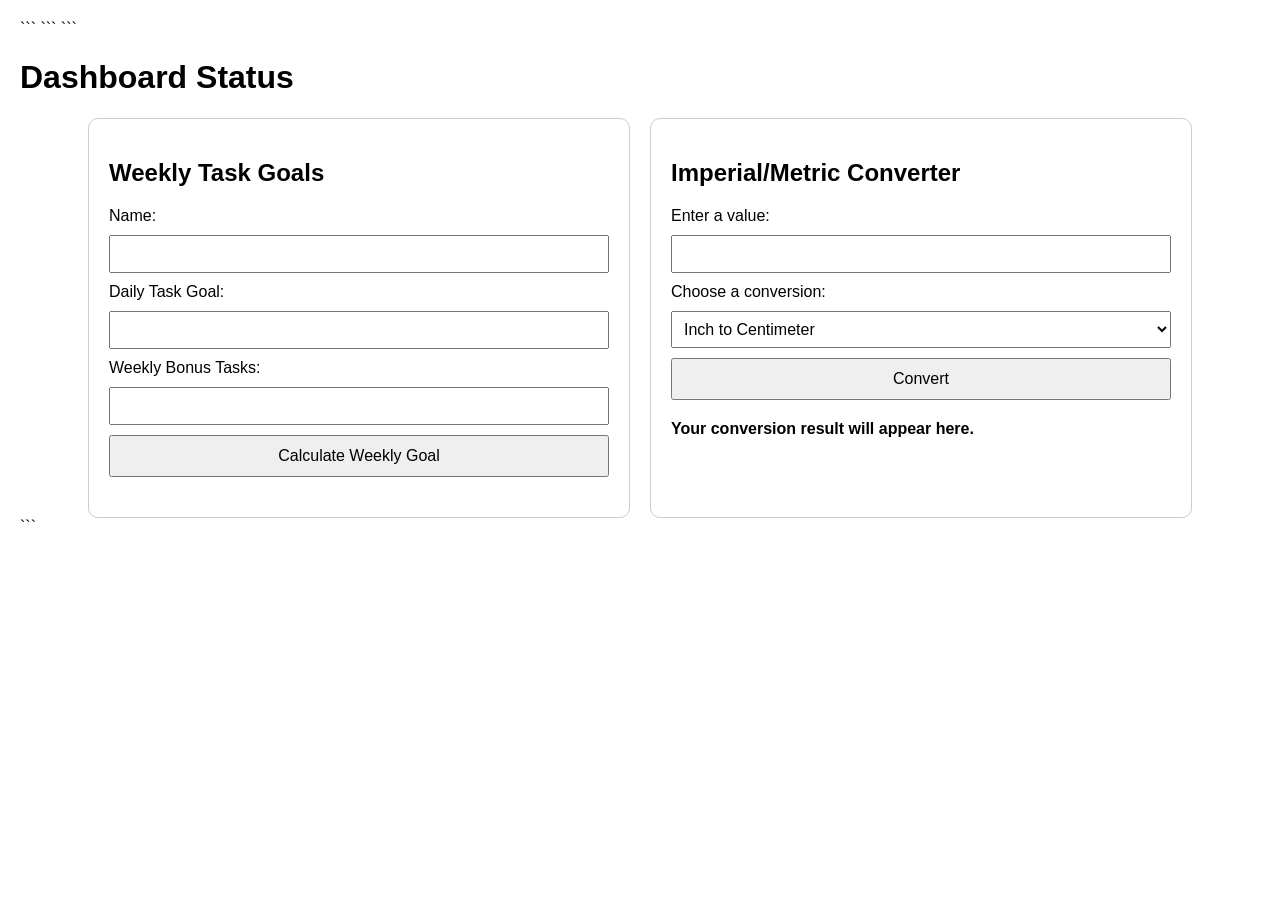
==== weeklygoalfunction .html @ 67b45557 "metric-converter" ====
<!DOCTYPE html>

<html lang="en">

<head>
    <meta charset="UTF-8">
    <title>Interactive Dashboard</title>

```
<style>
    body {
        font-family: Arial, sans-serif;
        margin: 20px;
    }

    .row {
        display: flex;
        justify-content: center;
        flex-wrap: wrap;
        gap: 20px;
    }

    .col {
        width: 100%;
        max-width: 500px;
    }

    #weekly-tasks {
        padding: 20px;
        border: 1px solid #ccc;
        border-radius: 10px;
    }

    #metric-converter {
        padding: 20px;
        border: 1px solid #ccc;
        border-radius: 10px;
    }

    form {
        display: flex;
        flex-direction: column;
        gap: 10px;
    }

    input,
    select {
        padding: 8px;
        font-size: 16px;
    }

    #goal-btn,
    #convert-button {
        padding: 10px;
        font-size: 16px;
        cursor: pointer;
    }

    #goal-message,
    #conversion-result {
        margin-top: 20px;
        font-weight: bold;
    }
</style>
```

</head>

<body>

```
<h1>Dashboard Status</h1>

<div class="row">

    <!-- Weekly Task Goals -->
    <div class="col" id="weekly-tasks">

        <h2>Weekly Task Goals</h2>

        <form id="goal-form">

            <label for="user-name">Name:</label>
            <input type="text" id="user-name" required>

            <label for="daily-goal">Daily Task Goal:</label>
            <input type="number" id="daily-goal" required>

            <label for="bonus-tasks">Weekly Bonus Tasks:</label>
            <input type="number" id="bonus-tasks" required>

            <button type="submit" id="goal-btn">
                Calculate Weekly Goal
            </button>

        </form>

        <p id="goal-message"></p>

        <script src="js/task-manager.js"></script>

    </div>


    <!-- Imperial/Metric Converter -->
    <div class="col" id="metric-converter">

        <h2>Imperial/Metric Converter</h2>

        <form id="converter-form">

            <label for="input-value">Enter a value:</label>

            <input
                type="number"
                id="input-value"
                step="any"
                required
            >

            <label for="conversion-type">
                Choose a conversion:
            </label>

            <select id="conversion-type">

                <option value="inch-to-centimeter">
                    Inch to Centimeter
                </option>

                <option value="foot-to-centimeter">
                    Foot to Centimeter
                </option>

                <option value="yard-to-meter">
                    Yard to Meter
                </option>

                <option value="mile-to-kilometer">
                    Mile to Kilometer
                </option>

                <option value="centimeter-to-inch">
                    Centimeter to Inch
                </option>

                <option value="centimeter-to-foot">
                    Centimeter to Foot
                </option>

                <option value="meter-to-yard">
                    Meter to Yard
                </option>

                <option value="kilometer-to-mile">
                    Kilometer to Mile
                </option>

            </select>

            <button type="submit" id="convert-button">
                Convert
            </button>

        </form>

        <div id="conversion-result">
            Your conversion result will appear here.
        </div>

        <script src="metric-converter.js" defer></script>

    </div>

</div>
```

</body>

</html>
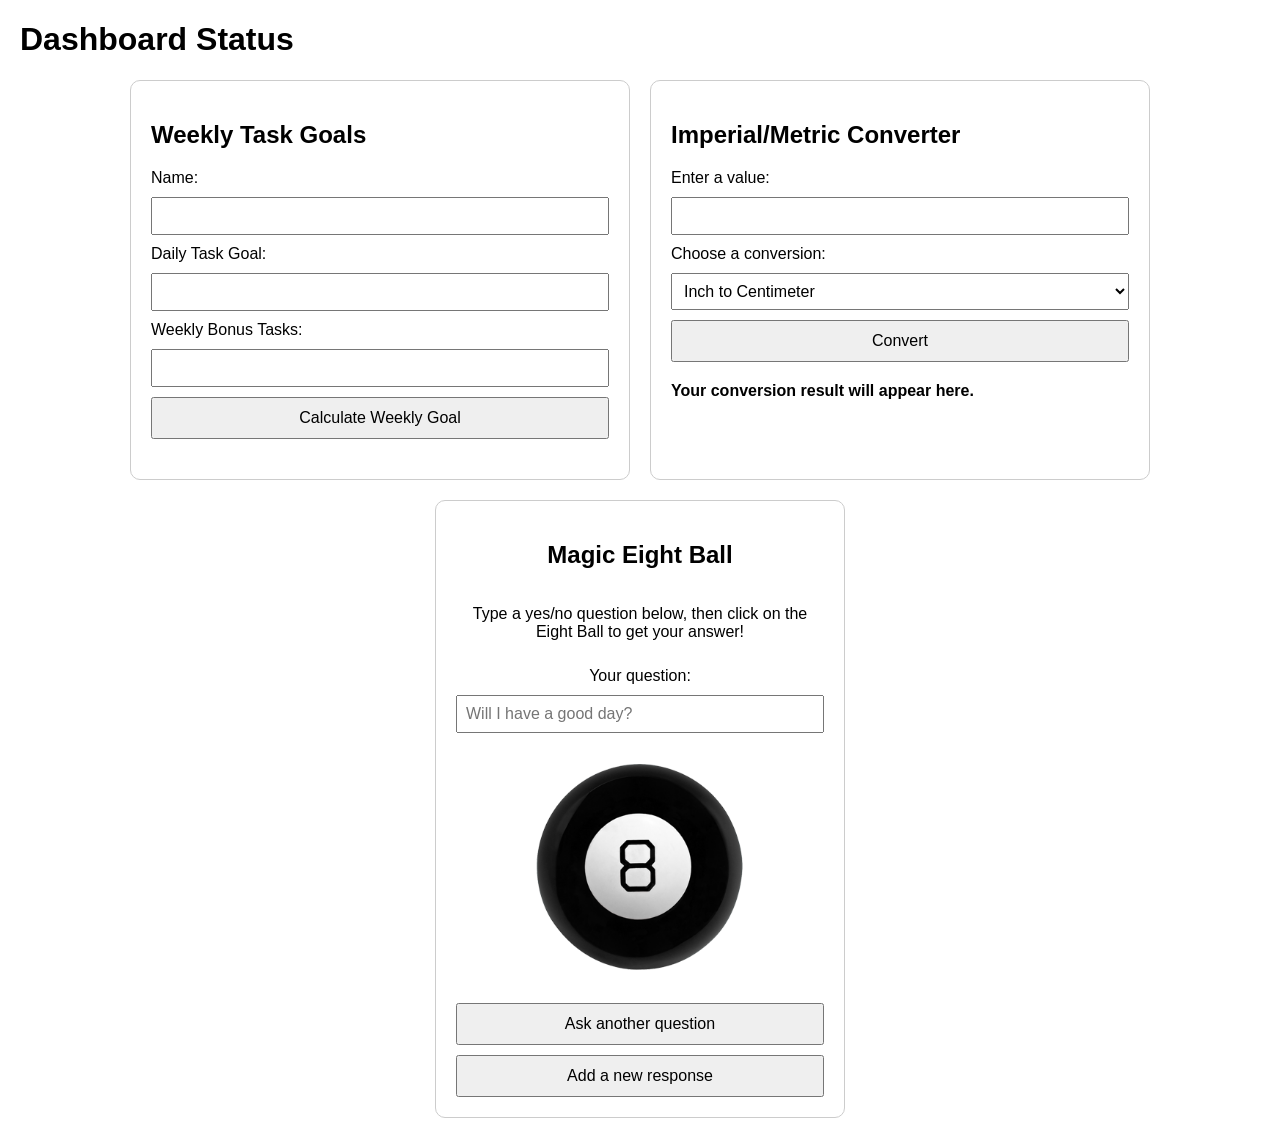
==== commit 940946a0: "magic ball" ====
--- a/weeklygoalfunction .html
+++ b/weeklygoalfunction .html
@@ -1,180 +1,273 @@
+
 <!DOCTYPE html>
-
 <html lang="en">
 
 <head>
     <meta charset="UTF-8">
+    <meta name="viewport" content="width=device-width, initial-scale=1.0">
     <title>Interactive Dashboard</title>
 
-```
-<style>
-    body {
-        font-family: Arial, sans-serif;
-        margin: 20px;
-    }
-
-    .row {
-        display: flex;
-        justify-content: center;
-        flex-wrap: wrap;
-        gap: 20px;
-    }
-
-    .col {
-        width: 100%;
-        max-width: 500px;
-    }
-
-    #weekly-tasks {
-        padding: 20px;
-        border: 1px solid #ccc;
-        border-radius: 10px;
-    }
-
-    #metric-converter {
-        padding: 20px;
-        border: 1px solid #ccc;
-        border-radius: 10px;
-    }
-
-    form {
-        display: flex;
-        flex-direction: column;
-        gap: 10px;
-    }
-
-    input,
-    select {
-        padding: 8px;
-        font-size: 16px;
-    }
-
-    #goal-btn,
-    #convert-button {
-        padding: 10px;
-        font-size: 16px;
-        cursor: pointer;
-    }
-
-    #goal-message,
-    #conversion-result {
-        margin-top: 20px;
-        font-weight: bold;
-    }
-</style>
-```
-
+    <!-- Magic Eight Ball CSS -->
+    <link rel="stylesheet" href="css/magic-eight-ball.css">
+
+    <style>
+        body {
+            font-family: Arial, sans-serif;
+            margin: 20px;
+        }
+
+        .row {
+            display: flex;
+            justify-content: center;
+            flex-wrap: wrap;
+            gap: 20px;
+        }
+
+        .col {
+            width: 100%;
+            max-width: 500px;
+            box-sizing: border-box;
+        }
+
+        #weekly-tasks {
+            padding: 20px;
+            border: 1px solid #ccc;
+            border-radius: 10px;
+        }
+
+        #metric-converter {
+            padding: 20px;
+            border: 1px solid #ccc;
+            border-radius: 10px;
+        }
+
+        #magic-eight-ball {
+            padding: 20px;
+            border: 1px solid #ccc;
+            border-radius: 10px;
+            text-align: center;
+        }
+
+        form {
+            display: flex;
+            flex-direction: column;
+            gap: 10px;
+        }
+
+        input,
+        select {
+            padding: 8px;
+            font-size: 16px;
+            box-sizing: border-box;
+        }
+
+        #goal-btn,
+        #convert-button,
+        #reset,
+        #addResponse {
+            padding: 10px;
+            font-size: 16px;
+            cursor: pointer;
+        }
+
+        #goal-message,
+        #conversion-result {
+            margin-top: 20px;
+            font-weight: bold;
+        }
+
+        #magic-eight-ball input {
+            width: 100%;
+        }
+
+        #magicEightBall {
+            display: flex;
+            flex-direction: column;
+            align-items: center;
+            gap: 10px;
+            margin: 15px 0;
+        }
+
+        #ball {
+            width: 220px;
+            max-width: 100%;
+            height: auto;
+            cursor: pointer;
+        }
+
+        #circle {
+            display: none;
+        }
+
+        @media (max-width: 600px) {
+            body {
+                margin: 10px;
+            }
+
+            .col {
+                max-width: 100%;
+            }
+
+            #ball {
+                width: 180px;
+            }
+        }
+    </style>
 </head>
 
 <body>
 
-```
-<h1>Dashboard Status</h1>
-
-<div class="row">
-
-    <!-- Weekly Task Goals -->
-    <div class="col" id="weekly-tasks">
-
-        <h2>Weekly Task Goals</h2>
-
-        <form id="goal-form">
-
-            <label for="user-name">Name:</label>
-            <input type="text" id="user-name" required>
-
-            <label for="daily-goal">Daily Task Goal:</label>
-            <input type="number" id="daily-goal" required>
-
-            <label for="bonus-tasks">Weekly Bonus Tasks:</label>
-            <input type="number" id="bonus-tasks" required>
-
-            <button type="submit" id="goal-btn">
-                Calculate Weekly Goal
-            </button>
-
-        </form>
-
-        <p id="goal-message"></p>
-
-        <script src="js/task-manager.js"></script>
+    <h1>Dashboard Status</h1>
+
+    <div class="row">
+
+        <!-- Weekly Task Goals -->
+        <div class="col" id="weekly-tasks">
+
+            <h2>Weekly Task Goals</h2>
+
+            <form id="goal-form">
+
+                <label for="user-name">Name:</label>
+                <input type="text" id="user-name" required>
+
+                <label for="daily-goal">Daily Task Goal:</label>
+                <input type="number" id="daily-goal" required>
+
+                <label for="bonus-tasks">Weekly Bonus Tasks:</label>
+                <input type="number" id="bonus-tasks" required>
+
+                <button type="submit" id="goal-btn">
+                    Calculate Weekly Goal
+                </button>
+
+            </form>
+
+            <p id="goal-message"></p>
+
+        </div>
+
+        <!-- Imperial/Metric Converter -->
+        <div class="col" id="metric-converter">
+
+            <h2>Imperial/Metric Converter</h2>
+
+            <form id="converter-form">
+
+                <label for="input-value">Enter a value:</label>
+
+                <input
+                    type="number"
+                    id="input-value"
+                    step="any"
+                    required
+                >
+
+                <label for="conversion-type">
+                    Choose a conversion:
+                </label>
+
+                <select id="conversion-type">
+
+                    <option value="inch-to-centimeter">
+                        Inch to Centimeter
+                    </option>
+
+                    <option value="foot-to-centimeter">
+                        Foot to Centimeter
+                    </option>
+
+                    <option value="yard-to-meter">
+                        Yard to Meter
+                    </option>
+
+                    <option value="mile-to-kilometer">
+                        Mile to Kilometer
+                    </option>
+
+                    <option value="centimeter-to-inch">
+                        Centimeter to Inch
+                    </option>
+
+                    <option value="centimeter-to-foot">
+                        Centimeter to Foot
+                    </option>
+
+                    <option value="meter-to-yard">
+                        Meter to Yard
+                    </option>
+
+                    <option value="kilometer-to-mile">
+                        Kilometer to Mile
+                    </option>
+
+                </select>
+
+                <button type="submit" id="convert-button">
+                    Convert
+                </button>
+
+            </form>
+
+            <div id="conversion-result">
+                Your conversion result will appear here.
+            </div>
+
+        </div>
+
+        <!-- Magic Eight Ball -->
+        <div class="col" id="magic-eight-ball">
+
+            <h2 class="heading">Magic Eight Ball</h2>
+
+            <form id="eightBallForm">
+
+                <p>
+                    Type a yes/no question below, then click
+                    on the Eight Ball to get your answer!
+                </p>
+
+                <label for="question">Your question:</label>
+
+                <input
+                    id="question"
+                    name="question"
+                    type="text"
+                    placeholder="Will I have a good day?"
+                >
+
+                <div id="magicEightBall">
+
+                    <div id="circle"></div>
+
+                    <img
+                        id="ball"
+                        src="img/magic-eight-ball.png"
+                        alt="Magic Eight Ball"
+                    >
+
+                </div>
+
+                <button id="reset" name="reset" type="reset">
+                    Ask another question
+                </button>
+
+                <button id="addResponse" type="button">
+                    Add a new response
+                </button>
+
+            </form>
+
+        </div>
 
     </div>
 
-
-    <!-- Imperial/Metric Converter -->
-    <div class="col" id="metric-converter">
-
-        <h2>Imperial/Metric Converter</h2>
-
-        <form id="converter-form">
-
-            <label for="input-value">Enter a value:</label>
-
-            <input
-                type="number"
-                id="input-value"
-                step="any"
-                required
-            >
-
-            <label for="conversion-type">
-                Choose a conversion:
-            </label>
-
-            <select id="conversion-type">
-
-                <option value="inch-to-centimeter">
-                    Inch to Centimeter
-                </option>
-
-                <option value="foot-to-centimeter">
-                    Foot to Centimeter
-                </option>
-
-                <option value="yard-to-meter">
-                    Yard to Meter
-                </option>
-
-                <option value="mile-to-kilometer">
-                    Mile to Kilometer
-                </option>
-
-                <option value="centimeter-to-inch">
-                    Centimeter to Inch
-                </option>
-
-                <option value="centimeter-to-foot">
-                    Centimeter to Foot
-                </option>
-
-                <option value="meter-to-yard">
-                    Meter to Yard
-                </option>
-
-                <option value="kilometer-to-mile">
-                    Kilometer to Mile
-                </option>
-
-            </select>
-
-            <button type="submit" id="convert-button">
-                Convert
-            </button>
-
-        </form>
-
-        <div id="conversion-result">
-            Your conversion result will appear here.
-        </div>
-
-        <script src="metric-converter.js" defer></script>
-
-    </div>
-
-</div>
-```
+    <!-- Existing Dashboard JavaScript -->
+    <script src="js/task-manager.js" defer></script>
+    <script src="metric-converter.js" defer></script>
+
+    <!-- Magic Eight Ball JavaScript -->
+    <script src="js/magic-eight-ball.js" defer></script>
 
 </body>
-
-</html>
+</html>
--- a/css/magic-eight-ball.css
+++ b/css/magic-eight-ball.css
@@ -0,0 +1,43 @@
+
+#magic-eight-ball {
+  max-width: 410px;
+  text-align: center;
+  margin: auto;
+}
+
+#circle {
+  font-size: 12pt;
+  background-color: white;
+  color: black;
+  position: absolute;
+  margin-left: 70px;
+  margin-top: 70px;
+  height: 150px;
+  width: 150px;
+  border-radius: 50%;
+  text-wrap: wrap;
+  display: none;
+}
+
+
+img:active {
+  animation: shake 1s;
+  animation-iteration-count: infinite;
+}
+
+img:visited {
+  animation: none;
+}
+@keyframes shake {
+  0% { transform: translate(1px, 1px) rotate(0deg);  }
+  10% { transform: translate(-1px, -2px) rotate(-1deg); }
+  20% { transform: translate(-3px, 0px) rotate(1deg); }
+  30% { transform: translate(3px, 2px) rotate(0deg); }
+  40% { transform: translate(1px, -1px) rotate(1deg); }
+  50% { transform: translate(-1px, 2px) rotate(-1deg); }
+  60% { transform: translate(-3px, 1px) rotate(0deg); }
+  70% { transform: translate(3px, 1px) rotate(-1deg); }
+  80% { transform: translate(-1px, -1px) rotate(1deg); }
+  90% { transform: translate(1px, 2px) rotate(0deg); }
+  100% { transform: translate(1px, -2px) rotate(-1deg); }
+}
